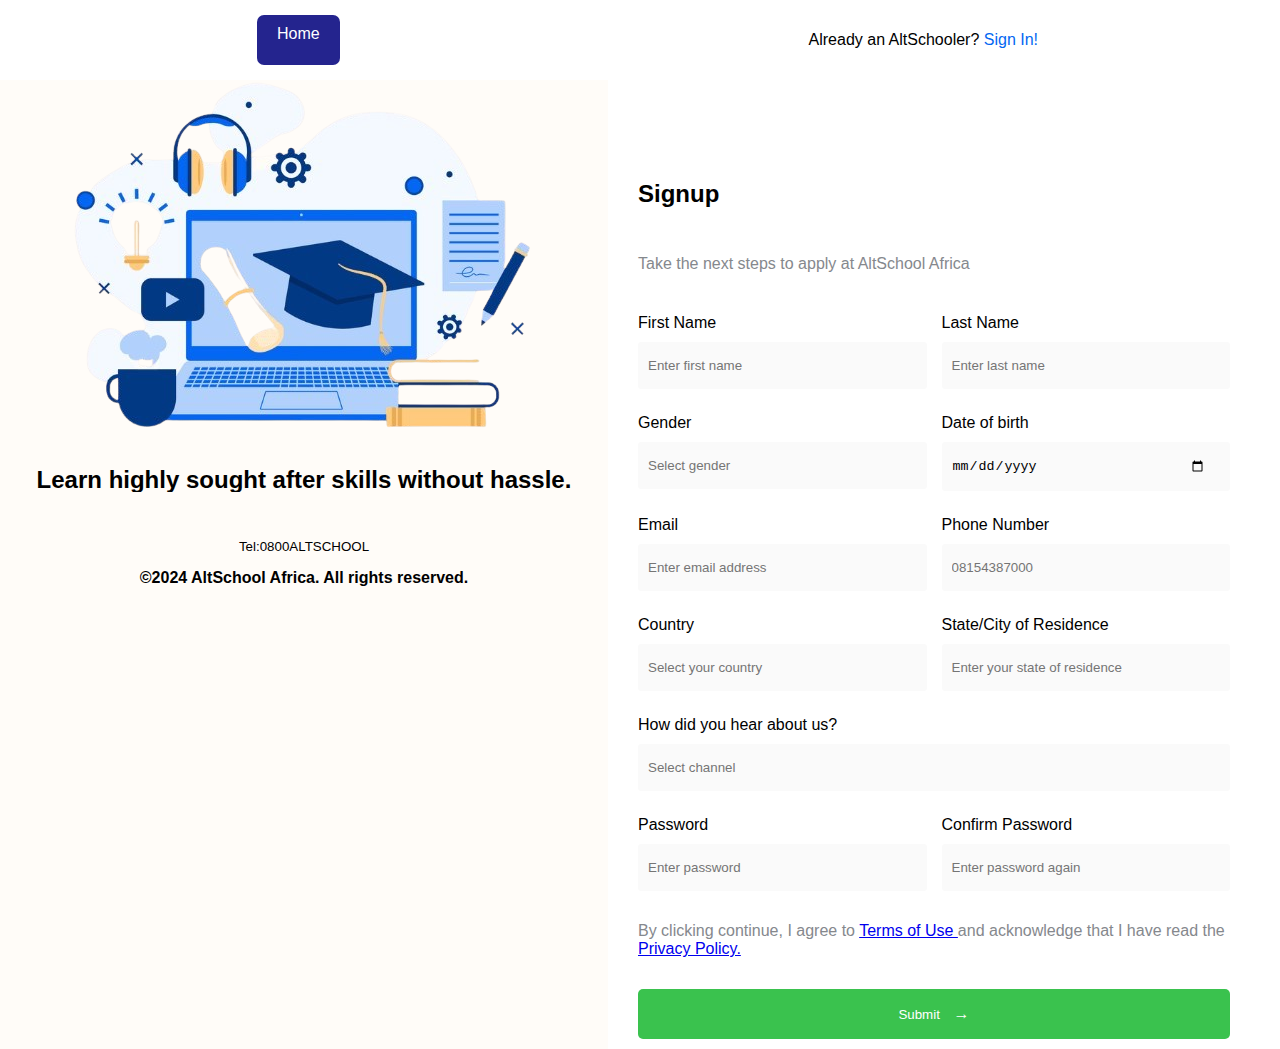
==== assignment/form.html @ 9c293c9d "Alt School assignment milestone //deadline touches" ====
<!DOCTYPE html>
<html lang="en">
  <head>
    <meta charset="UTF-8" />
    <meta name="viewport" content="width=device-width, initial-scale=1.0" />
    <title>Signup</title>
    <link rel="stylesheet" href="./styles/formstyle.css"/>
  </head>
  <body>
    <header style="padding: 15px;">
      <nav style="text-align: center;">
        <a href="index.html" style="text-align: center; color: #fff; text-decoration: none; margin: 0 15px; padding: 18px; padding: 10px 20px;background-color: rgb(36, 36, 142); border-radius: 7px;">Home</a>
        <p>Already an AltSchooler? <a href="#">Sign In!</a></p>
      </nav>
    </header>

    <main id="main">
      <section>
        <div>
          <img
            loading="lazy"
            decoding="auto"
            src="./images/img1.png"
            alt="image"
          />
        </div>
        <p id="motto">Learn highly sought after skills without hassle.</p>
        <p>Tel:0800ALTSCHOOL</p>
        <footer>&copy;2024 AltSchool Africa. All rights reserved.</footer>
      </section>

      <section id="signup">
        <h2>Signup</h2>
        <p>Take the next steps to apply at AltSchool Africa</p>

        <div class="field">
          <label for="firstname">First Name</label>
          <input type="text" id="firstname" placeholder="Enter first name" />
        </div>

        <div class="field">
          <label for="lastname">Last Name</label>
          <input type="text" id="lastname" placeholder="Enter last name" />
        </div>

        <div class="field">
          <label for="gender">Gender</label>
          <input list="genders" id="gender" placeholder="Select gender" />

          <datalist id="genders">
            <option value="male"></option>
            <option value="female"></option>
          </datalist>
        </div>

        <div class="field">
          <label for="dob">Date of birth</label>
          <input type="date" id="dob" placeholder="mm/dd/yy" />
        </div>

        <div class="field">
          <label for="email">Email</label>
          <input type="email" id="email" placeholder="Enter email address" />
        </div>

        <div class="field">
          <label for="phone">Phone Number</label>
          <input type="tel" id="phone" placeholder="08154387000" />
        </div>

        <div class="field">
          <label for="country">Country</label>
          <input
            list="countries"
            id="country"
            placeholder="Select your country"
          />

          <datalist id="countries">
            <option value="United States">United States</option>
            <option value="Afghanistan">Afghanistan</option>
            <option value="Albania">Albania</option>
            <option value="Algeria">Algeria</option>
            <option value="American Samoa">American Samoa</option>
            <option value="Andorra">Andorra</option>
            <option value="Angola">Angola</option>
            <option value="Anguilla">Anguilla</option>
            <option value="Antartica">Antarctica</option>
            <option value="Antigua and Barbuda">Antigua and Barbuda</option>
            <option value="Argentina">Argentina</option>
            <option value="Armenia">Armenia</option>
            <option value="Aruba">Aruba</option>
            <option value="Australia">Australia</option>
            <option value="Austria">Austria</option>
            <option value="Azerbaijan">Azerbaijan</option>
            <option value="Bahamas">Bahamas</option>
            <option value="Bahrain">Bahrain</option>
            <option value="Bangladesh">Bangladesh</option>
            <option value="Barbados">Barbados</option>
            <option value="Belarus">Belarus</option>
            <option value="Belgium">Belgium</option>
            <option value="Belize">Belize</option>
            <option value="Benin">Benin</option>
            <option value="Bermuda">Bermuda</option>
            <option value="Bhutan">Bhutan</option>
            <option value="Bolivia">Bolivia</option>
            <option value="Bosnia and Herzegowina">Bosnia and Herzegowina</option>
            <option value="Botswana">Botswana</option>
            <option value="Bouvet Island">Bouvet Island</option>
            <option value="Brazil">Brazil</option>
            <option value="British Indian Ocean Territory">British Indian Ocean Territory</option>
            <option value="Brunei Darussalam">Brunei Darussalam</option>
            <option value="Bulgaria">Bulgaria</option>
            <option value="Burkina Faso">Burkina Faso</option>
            <option value="Burundi">Burundi</option>
            <option value="Cambodia">Cambodia</option>
            <option value="Cameroon">Cameroon</option>
            <option value="Canada">Canada</option>
            <option value="Cape Verde">Cape Verde</option>
            <option value="Cayman Islands">Cayman Islands</option>
            <option value="Central African Republic">Central African Republic</option>
            <option value="Chad">Chad</option>
            <option value="Chile">Chile</option>
            <option value="China">China</option>
            <option value="Christmas Island">Christmas Island</option>
            <option value="Cocos Islands">Cocos (Keeling) Islands</option>
            <option value="Colombia">Colombia</option>
            <option value="Comoros">Comoros</option>
            <option value="Congo">Congo</option>
            <option value="Congo">Congo, the Democratic Republic of the</option>
            <option value="Cook Islands">Cook Islands</option>
            <option value="Costa Rica">Costa Rica</option>
            <option value="Cota D'Ivoire">Cote d'Ivoire</option>
            <option value="Croatia">Croatia (Hrvatska)</option>
            <option value="Cuba">Cuba</option>
            <option value="Cyprus">Cyprus</option>
            <option value="Czech Republic">Czech Republic</option>
            <option value="Denmark">Denmark</option>
            <option value="Djibouti">Djibouti</option>
            <option value="Dominica">Dominica</option>
            <option value="Dominican Republic">Dominican Republic</option>
            <option value="East Timor">East Timor</option>
            <option value="Ecuador">Ecuador</option>
            <option value="Egypt">Egypt</option>
            <option value="El Salvador">El Salvador</option>
            <option value="Equatorial Guinea">Equatorial Guinea</option>
            <option value="Eritrea">Eritrea</option>
            <option value="Estonia">Estonia</option>
            <option value="Ethiopia">Ethiopia</option>
            <option value="Falkland Islands">Falkland Islands (Malvinas)</option>
            <option value="Faroe Islands">Faroe Islands</option>
            <option value="Fiji">Fiji</option>
            <option value="Finland">Finland</option>
            <option value="France">France</option>
            <option value="France Metropolitan">France, Metropolitan</option>
            <option value="French Guiana">French Guiana</option>
            <option value="French Polynesia">French Polynesia</option>
            <option value="French Southern Territories">French Southern Territories</option>
            <option value="Gabon">Gabon</option>
            <option value="Gambia">Gambia</option>
            <option value="Georgia">Georgia</option>
            <option value="Germany">Germany</option>
            <option value="Ghana">Ghana</option>
            <option value="Gibraltar">Gibraltar</option>
            <option value="Greece">Greece</option>
            <option value="Greenland">Greenland</option>
            <option value="Grenada">Grenada</option>
            <option value="Guadeloupe">Guadeloupe</option>
            <option value="Guam">Guam</option>
            <option value="Guatemala">Guatemala</option>
            <option value="Guinea">Guinea</option>
            <option value="Guinea-Bissau">Guinea-Bissau</option>
            <option value="Guyana">Guyana</option>
            <option value="Haiti">Haiti</option>
            <option value="Heard and McDonald Islands">Heard and Mc Donald Islands</option>
            <option value="Holy See">Holy See (Vatican City State)</option>
            <option value="Honduras">Honduras</option>
            <option value="Hong Kong">Hong Kong</option>
            <option value="Hungary">Hungary</option>
            <option value="Iceland">Iceland</option>
            <option value="India">India</option>
            <option value="Indonesia">Indonesia</option>
            <option value="Iran">Iran (Islamic Republic of)</option>
            <option value="Iraq">Iraq</option>
            <option value="Ireland">Ireland</option>
            <option value="Israel">Israel</option>
            <option value="Italy">Italy</option>
            <option value="Jamaica">Jamaica</option>
            <option value="Japan">Japan</option>
            <option value="Jordan">Jordan</option>
            <option value="Kazakhstan">Kazakhstan</option>
            <option value="Kenya">Kenya</option>
            <option value="Kiribati">Kiribati</option>
            <option value="Democratic People's Republic of Korea">Korea, Democratic People's Republic of Korea</option>
            <option value="Korea">Korea, Republic of</option>
            <option value="Kuwait">Kuwait</option>
            <option value="Kyrgyzstan">Kyrgyzstan</option>
            <option value="Lao">Lao People's Democratic Republic</option>
            <option value="Latvia">Latvia</option>
            <option value="Lebanon">Lebanon</option>
            <option value="Lesotho">Lesotho</option>
            <option value="Liberia">Liberia</option>
            <option value="Libyan Arab Jamahiriya">Libyan Arab Jamahiriya</option>
            <option value="Liechtenstein">Liechtenstein</option>
            <option value="Lithuania">Lithuania</option>
            <option value="Luxembourg">Luxembourg</option>
            <option value="Macau">Macau</option>
            <option value="Macedonia">Macedonia, The Former Yugoslav Republic of</option>
            <option value="Madagascar">Madagascar</option>
            <option value="Malawi">Malawi</option>
            <option value="Malaysia">Malaysia</option>
            <option value="Maldives">Maldives</option>
            <option value="Mali">Mali</option>
            <option value="Malta">Malta</option>
            <option value="Marshall Islands">Marshall Islands</option>
            <option value="Martinique">Martinique</option>
            <option value="Mauritania">Mauritania</option>
            <option value="Mauritius">Mauritius</option>
            <option value="Mayotte">Mayotte</option>
            <option value="Mexico">Mexico</option>
            <option value="Micronesia">Micronesia, Federated States of</option>
            <option value="Moldova">Moldova, Republic of</option>
            <option value="Monaco">Monaco</option>
            <option value="Mongolia">Mongolia</option>
            <option value="Montserrat">Montserrat</option>
            <option value="Morocco">Morocco</option>
            <option value="Mozambique">Mozambique</option>
            <option value="Myanmar">Myanmar</option>
            <option value="Namibia">Namibia</option>
            <option value="Nauru">Nauru</option>
            <option value="Nepal">Nepal</option>
            <option value="Netherlands">Netherlands</option>
            <option value="Netherlands Antilles">Netherlands Antilles</option>
            <option value="New Caledonia">New Caledonia</option>
            <option value="New Zealand">New Zealand</option>
            <option value="Nicaragua">Nicaragua</option>
            <option value="Niger">Niger</option>
            <option value="Nigeria">Nigeria</option>
            <option value="Niue">Niue</option>
            <option value="Norfolk Island">Norfolk Island</option>
            <option value="Northern Mariana Islands">Northern Mariana Islands</option>
            <option value="Norway">Norway</option>
            <option value="Oman">Oman</option>
            <option value="Pakistan">Pakistan</option>
            <option value="Palau">Palau</option>
            <option value="Panama">Panama</option>
            <option value="Papua New Guinea">Papua New Guinea</option>
            <option value="Paraguay">Paraguay</option>
            <option value="Peru">Peru</option>
            <option value="Philippines">Philippines</option>
            <option value="Pitcairn">Pitcairn</option>
            <option value="Poland">Poland</option>
            <option value="Portugal">Portugal</option>
            <option value="Puerto Rico">Puerto Rico</option>
            <option value="Qatar">Qatar</option>
            <option value="Reunion">Reunion</option>
            <option value="Romania">Romania</option>
            <option value="Russia">Russian Federation</option>
            <option value="Rwanda">Rwanda</option>
            <option value="Saint Kitts and Nevis">Saint Kitts and Nevis</option> 
            <option value="Saint Lucia">Saint LUCIA</option>
            <option value="Saint Vincent">Saint Vincent and the Grenadines</option>
            <option value="Samoa">Samoa</option>
            <option value="San Marino">San Marino</option>
            <option value="Sao Tome and Principe">Sao Tome and Principe</option> 
            <option value="Saudi Arabia">Saudi Arabia</option>
            <option value="Senegal">Senegal</option>
            <option value="Seychelles">Seychelles</option>
            <option value="Sierra">Sierra Leone</option>
            <option value="Singapore">Singapore</option>
            <option value="Slovakia">Slovakia (Slovak Republic)</option>
            <option value="Slovenia">Slovenia</option>
            <option value="Solomon Islands">Solomon Islands</option>
            <option value="Somalia">Somalia</option>
            <option value="South Africa">South Africa</option>
            <option value="South Georgia">South Georgia and the South Sandwich Islands</option>
            <option value="Span">Spain</option>
            <option value="Sri Lanka">Sri Lanka</option>
            <option value="St. Helena">St. Helena</option>
            <option value="St. Pierre and Miguelon">St. Pierre and Miquelon</option>
            <option value="Sudan">Sudan</option>
            <option value="Suriname">Suriname</option>
            <option value="Svalbard">Svalbard and Jan Mayen Islands</option>
            <option value="Swaziland">Swaziland</option>
            <option value="Sweden">Sweden</option>
            <option value="Switzerland">Switzerland</option>
            <option value="Syria">Syrian Arab Republic</option>
            <option value="Taiwan">Taiwan, Province of China</option>
            <option value="Tajikistan">Tajikistan</option>
            <option value="Tanzania">Tanzania, United Republic of</option>
            <option value="Thailand">Thailand</option>
            <option value="Togo">Togo</option>
            <option value="Tokelau">Tokelau</option>
            <option value="Tonga">Tonga</option>
            <option value="Trinidad and Tobago">Trinidad and Tobago</option>
            <option value="Tunisia">Tunisia</option>
            <option value="Turkey">Turkey</option>
            <option value="Turkmenistan">Turkmenistan</option>
            <option value="Turks and Caicos">Turks and Caicos Islands</option>
            <option value="Tuvalu">Tuvalu</option>
            <option value="Uganda">Uganda</option>
            <option value="Ukraine">Ukraine</option>
            <option value="United Arab Emirates">United Arab Emirates</option>
            <option value="United Kingdom">United Kingdom</option>
            <option value="United States Minor Outlying Islands">United States Minor Outlying Islands</option>
            <option value="Uruguay">Uruguay</option>
            <option value="Uzbekistan">Uzbekistan</option>
            <option value="Vanuatu">Vanuatu</option>
            <option value="Venezuela">Venezuela</option>
            <option value="Vietnam">Viet Nam</option>
            <option value="Virgin Islands (British)">Virgin Islands (British)</option>
            <option value="Virgin Islands (U.S)">Virgin Islands (U.S.)</option>
            <option value="Wallis and Futana Islands">Wallis and Futuna Islands</option>
            <option value="Western Sahara">Western Sahara</option>
            <option value="Yemen">Yemen</option>
            <option value="Serbia">Serbia</option>
            <option value="Zambia">Zambia</option>
            <option value="Zimbabwe">Zimbabwe</option>
          </datalist>
        </div>

        <div class="field">
          <label for="residence">State/City of Residence</label>
          <input
            type="text"
            id="residence"
            placeholder="Enter your state of residence"
          />
        </div>

        <div class="field" id="platform">
          <label for="channel">How did you hear about us?</label>
          <input list="channels" id="channel" placeholder="Select channel" />

          <datalist id="channels">
            <option value="Twitter"></option>
            <option value="Facebook"></option>
            <option value="Linkedin"></option>
            <option value="Youtube"></option>
            <option value="Friend"></option>
            <option value="Whatsapp"></option>
            <option value="Instagram"></option>
            <option value="Bill Board"></option>
          </datalist>
        </div>

        <div class="field">
          <label for="password">Password</label>
          <input type="password" id="password" placeholder="Enter password" required/>
        </div>

        <div class="field">
          <label for="confirm_password">Confirm Password</label>
          <input type="password" id="confirm_password" placeholder="Enter password again" required/>
        </div>

        <p id="policy">
          By clicking continue, I agree to <a href="#">Terms of Use </a> and
          acknowledge that I have read the <a href="#"> Privacy Policy.</a>
        </p>

        <button type="button">Submit <span id="farr">&rarr;</span></button>
      </section>
    </main>
  </body>
</html>
---- assignment/styles/formstyle.css ----
body {
  margin: 0;
  padding: 0;
  font-family: 'Gill Sans', 'Gill Sans MT', Calibri, 'Trebuchet MS', sans-serif;
  min-height: 100vh;
  width: 100%;
  box-sizing: border-box;
}
header nav {
  display: flex;
  justify-content: space-around;
  width: 100%;
}

header h3 {
  margin-inline-end: 16px;
}

header nav p:first-child {
  border: 1px solid black;
  padding: 8px 16px;
  font-family: 'Gill Sans', 'Gill Sans MT', Calibri, 'Trebuchet MS', sans-serif;
}

header nav p:first-child a {
  color: rgb(236, 236, 241);
}

header p a {
  text-decoration: none;
}

header p a:link {
  color: #0367f2;
}

#main {
  display: grid;
  grid-template-columns: 2fr 4fr;
}

section:first-child {
  padding: 0 50px;
  background-color: #fffcf8;
}

section div img {
  width: inherit;
  object-fit: cover;
}

#motto {
  font-weight: 900;
  transform: scale(1.5);
  text-align: center;
  overflow: hidden;
}

section:first-child p ~ p {
  text-align: center;
  font-size: smaller;
  margin: 50px 15px 15px 15px;
}

footer {
  text-align: center;
  font-size: medium;
  font-weight: 700;
}

button {
  padding: 16px 0;
  background-color: #3ac24e;
  border-radius: 5px;
  border: none;
  color: white;
  cursor: pointer;
}

.field {
  display: flex;
  flex-direction: column;
}

#signup {
  display: grid;
  grid-template-columns: repeat(2, 1fr);
  gap: 15px;
  padding: 0 50px 10px 30px;
}

#signup p {
  color: #85888d;
}

span#farr {
  font-size: larger;
  margin-left: 10px;
}

#signup h2 {
  margin: 100px 0 16px 0;
}

input {
  margin-top: 10px;
  background-color: #fafafa;
  border: none;
  padding: 16px 24px 16px 10px;
  border-radius: 3px;
}

input:focus {
  outline: 1px solid rgb(206, 206, 245);
}

label {
  margin-top: 10px;
}

.field#platform,
p#policy,
button,
#signup h2,
#signup p {
  grid-column: 1/3;
}

@media (max-width: 768px) {
  section:first-child {
    display: none;
  }

  section#signup {
    display: flex;
    flex-direction: column;
    width: 100vh;
    padding-inline: 30px;
  }

  header {
    display: flex;
    justify-content: space-between;
    width: 100%;
    padding-inline: 10px;
  }
}
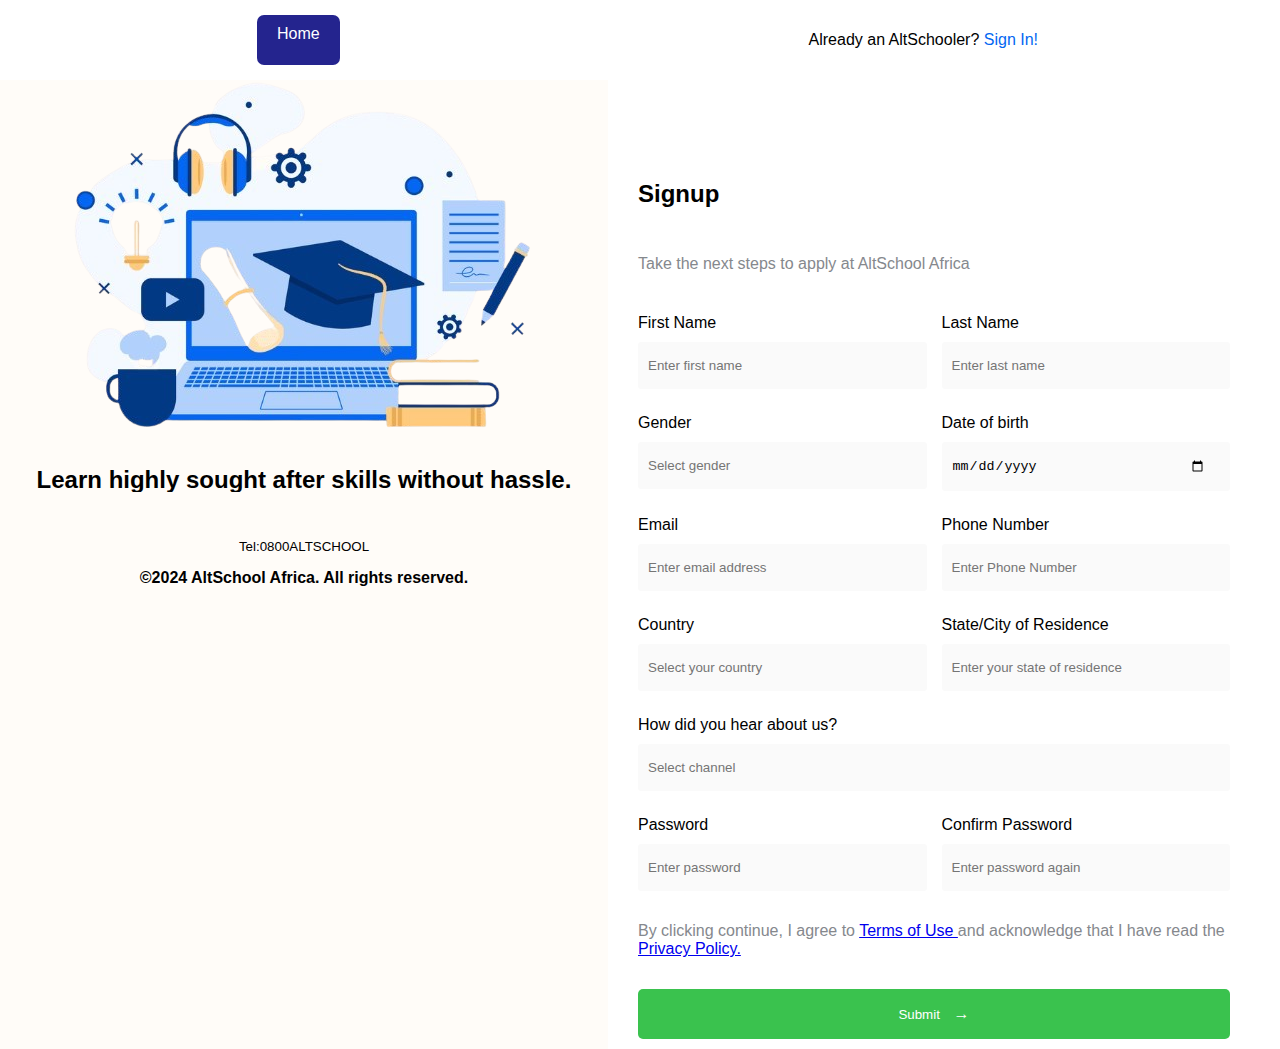
==== commit 3314fddf: "changes" ====
--- a/assignment/form.html
+++ b/assignment/form.html
@@ -65,7 +65,7 @@
 
         <div class="field">
           <label for="phone">Phone Number</label>
-          <input type="tel" id="phone" placeholder="08154387000" />
+          <input type="tel" id="phone" placeholder="Enter Phone Number" />
         </div>
 
         <div class="field">
